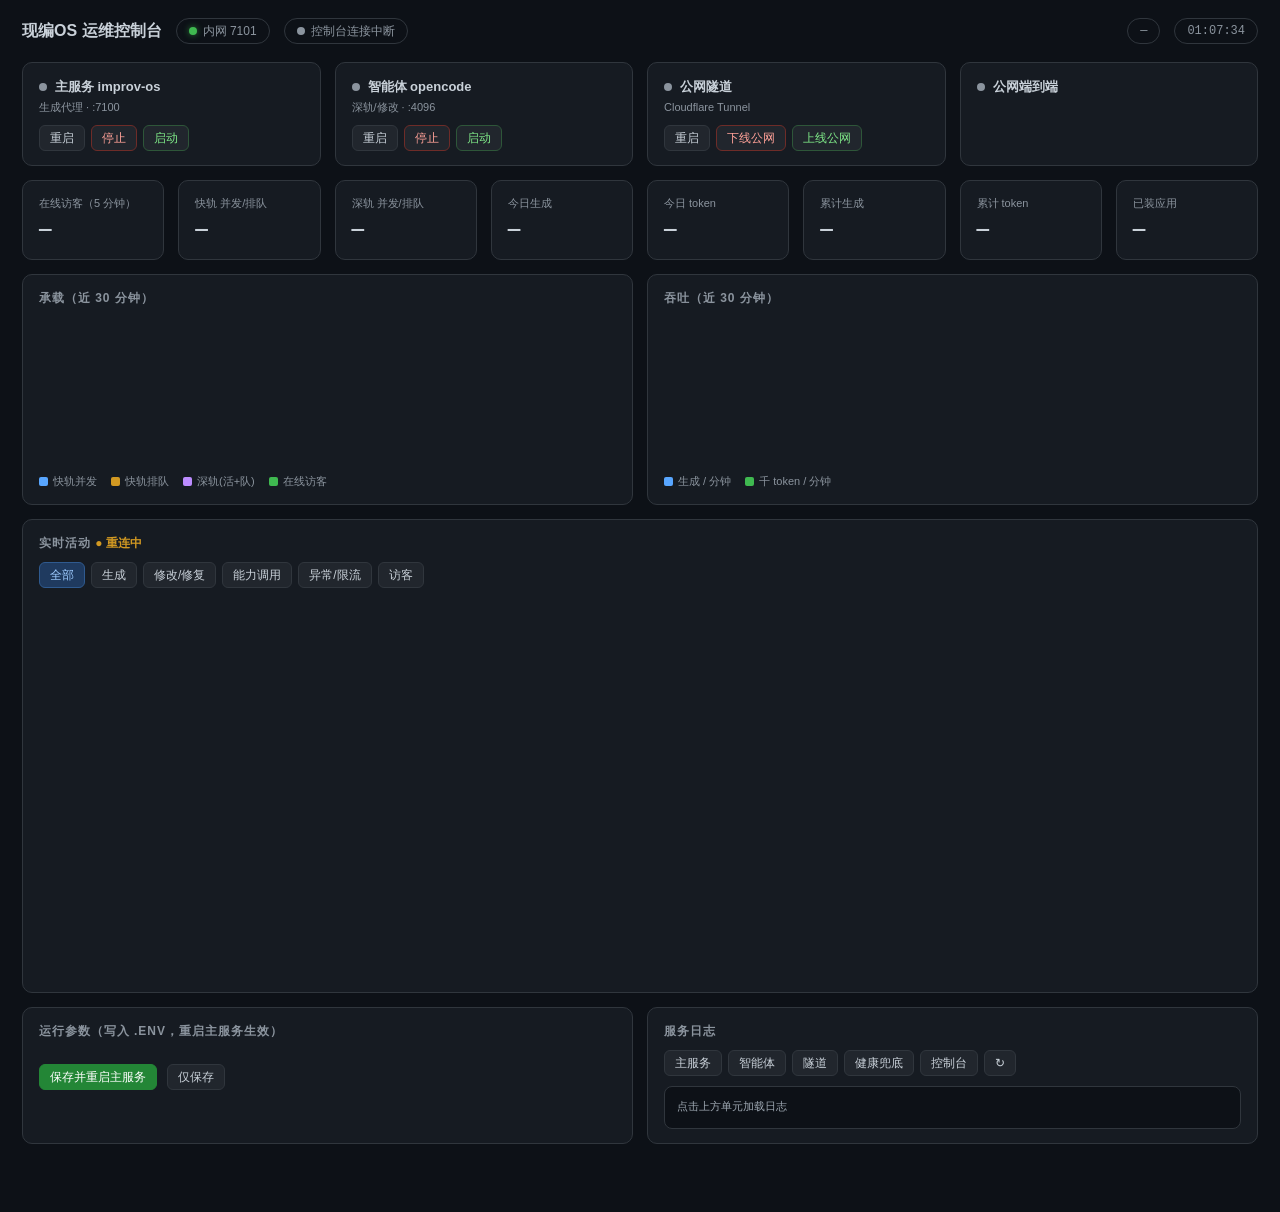
==== admin/public/index.html @ 332bfd26 "现编OS：一台不预装任何软件的电脑——每个应用都是 AI 当场现编的 macOS 风格网页操作系统：壳手写，软件皆生成。 - 双轨生成：快轨流式直出（2-3s 代码瀑布）/ 慢轨 opencode a" ====
<!DOCTYPE html>
<html lang="zh">
<head>
<meta charset="utf-8">
<meta name="viewport" content="width=device-width, initial-scale=1">
<title>现编OS 运维控制台</title>
<style>
:root{--bg:#0d1117;--panel:#161b22;--line:#30363d;--text:#c9d1d9;--dim:#8b949e;--green:#3fb950;--red:#f85149;--amber:#d29922;--blue:#58a6ff;--purple:#bc8cff}
*{box-sizing:border-box;margin:0;padding:0}
body{background:var(--bg);color:var(--text);font:13px/1.5 -apple-system,BlinkMacSystemFont,"PingFang SC","SF Pro SC",sans-serif;-webkit-font-smoothing:antialiased;padding:18px 22px 40px}
h1{font-size:16px;font-weight:600}
h2{font-size:12px;font-weight:600;color:var(--dim);text-transform:uppercase;letter-spacing:.08em;margin:0 0 10px}
.mono{font-family:ui-monospace,"SF Mono",Menlo,monospace}
header{display:flex;align-items:center;gap:14px;margin-bottom:18px;flex-wrap:wrap}
header .spacer{flex:1}
.pill{display:inline-flex;align-items:center;gap:6px;border:1px solid var(--line);border-radius:99px;padding:3px 12px;font-size:12px;color:var(--dim)}
.dot{width:8px;height:8px;border-radius:50%;background:var(--dim);flex:none}
.dot.ok{background:var(--green);box-shadow:0 0 6px rgba(63,185,80,.6)}
.dot.bad{background:var(--red);box-shadow:0 0 6px rgba(248,81,73,.6)}
.dot.warn{background:var(--amber)}
.grid{display:grid;gap:14px}
.svc-grid{grid-template-columns:repeat(auto-fit,minmax(230px,1fr));margin-bottom:14px}
.card{background:var(--panel);border:1px solid var(--line);border-radius:10px;padding:14px 16px}
.svc-head{display:flex;align-items:center;gap:8px;margin-bottom:2px}
.svc-head b{font-size:13px}
.svc-sub{color:var(--dim);font-size:11px;margin-bottom:10px;min-height:16px}
.btns{display:flex;gap:6px;flex-wrap:wrap}
button{font:inherit;font-size:12px;background:#21262d;border:1px solid var(--line);color:var(--text);border-radius:6px;padding:3px 10px;cursor:pointer}
button:hover{background:#30363d}
button:disabled{opacity:.45;cursor:default}
button.danger{color:#ffa198;border-color:#6e2c28}
button.danger:hover{background:#3d1d1b}
button.go{color:#7ee787;border-color:#2e5639}
button.go:hover{background:#1b2e22}
button.primary{background:#238636;border-color:#238636;color:#fff}
button.primary:hover{background:#2ea043}
.metrics{grid-template-columns:repeat(auto-fit,minmax(128px,1fr));margin-bottom:14px}
.metric .v{font-size:21px;font-weight:600;font-family:ui-monospace,"SF Mono",Menlo,monospace;margin-top:2px}
.metric .v small{font-size:12px;color:var(--dim);font-weight:400}
.metric .k{color:var(--dim);font-size:11px}
.cols{display:grid;grid-template-columns:1fr 1fr;gap:14px;margin-bottom:14px}
@media(max-width:1100px){.cols{grid-template-columns:1fr}}
canvas{width:100%;height:150px;display:block}
.legend{display:flex;gap:14px;font-size:11px;color:var(--dim);margin-top:6px}
.legend i{display:inline-block;width:9px;height:9px;border-radius:2px;margin-right:5px;vertical-align:-1px}
.feed{height:380px;overflow-y:auto;display:flex;flex-direction:column;gap:1px}
.feed::-webkit-scrollbar{width:8px}.feed::-webkit-scrollbar-thumb{background:#30363d;border-radius:4px}
.ev{display:flex;gap:9px;align-items:baseline;padding:4px 6px;border-radius:5px;font-size:12px}
.ev:hover{background:#1c2128}
.ev time{color:#555e68;font-family:ui-monospace,Menlo,monospace;font-size:11px;flex:none}
.badge{flex:none;font-size:10px;border-radius:4px;padding:1px 7px;font-weight:600;letter-spacing:.02em}
.b-gen{background:#132f54;color:#79b8ff}.b-deep{background:#2a1d4d;color:var(--purple)}
.b-ok{background:#12361c;color:#7ee787}.b-fail{background:#4b1815;color:#ffa198}
.b-warn{background:#3b2c10;color:#e3b341}.b-cap{background:#23163a;color:#c9a6ff}
.b-visit{background:#21262d;color:var(--dim)}.b-mod{background:#0d3a3f;color:#76e3ea}
.ev .txt{flex:1;min-width:0;overflow:hidden;text-overflow:ellipsis;white-space:nowrap}
.ev .ip{color:#555e68;font-size:11px;font-family:ui-monospace,Menlo,monospace;flex:none}
.filters{display:flex;gap:6px;margin-bottom:10px;flex-wrap:wrap}
.filters button.on{background:#1f3a5f;border-color:#2f5a8f;color:#9ecbff}
.conf{display:grid;grid-template-columns:repeat(auto-fit,minmax(190px,1fr));gap:10px}
.conf label{display:block;font-size:11px;color:var(--dim);margin-bottom:3px}
.conf input{width:100%;background:var(--bg);border:1px solid var(--line);border-radius:6px;color:var(--text);padding:5px 8px;font:inherit;font-family:ui-monospace,Menlo,monospace;outline:none}
.conf input:focus{border-color:var(--blue)}
.conf .hint{font-size:10px;color:#555e68;margin-top:2px}
.conf-foot{display:flex;align-items:center;gap:10px;margin-top:14px}
.conf-foot .msg{font-size:12px;color:var(--dim)}
.logtabs{display:flex;gap:6px;margin-bottom:10px;flex-wrap:wrap}
.logtabs button.on{background:#1f3a5f;border-color:#2f5a8f;color:#9ecbff}
pre{background:var(--bg);border:1px solid var(--line);border-radius:8px;padding:12px;font:11px/1.6 ui-monospace,"SF Mono",Menlo,monospace;overflow:auto;max-height:340px;white-space:pre-wrap;word-break:break-all;color:#9da7b1}
.toast{position:fixed;right:18px;bottom:18px;background:#1c2128;border:1px solid var(--line);border-left:3px solid var(--green);border-radius:8px;padding:10px 16px;font-size:12px;opacity:0;transform:translateY(8px);transition:.25s;pointer-events:none;max-width:380px}
.toast.show{opacity:1;transform:none}
.toast.err{border-left-color:var(--red)}
section{margin-bottom:14px}
</style>
</head>
<body>
<header>
  <h1>现编OS 运维控制台</h1>
  <span class="pill"><span class="dot ok"></span>内网 7101</span>
  <span class="pill" id="pub-pill"><span class="dot" id="pub-dot"></span><span id="pub-text">公网检测中…</span></span>
  <div class="spacer"></div>
  <span class="pill mono" id="sys-pill">—</span>
  <span class="pill mono" id="clock">—</span>
</header>

<div class="grid svc-grid" id="svc-grid"></div>

<div class="grid metrics" id="metrics"></div>

<div class="cols">
  <div class="card">
    <h2>承载（近 30 分钟）</h2>
    <canvas id="ch-load"></canvas>
    <div class="legend"><span><i style="background:#58a6ff"></i>快轨并发</span><span><i style="background:#d29922"></i>快轨排队</span><span><i style="background:#bc8cff"></i>深轨(活+队)</span><span><i style="background:#3fb950"></i>在线访客</span></div>
  </div>
  <div class="card">
    <h2>吞吐（近 30 分钟）</h2>
    <canvas id="ch-rate"></canvas>
    <div class="legend"><span><i style="background:#58a6ff"></i>生成 / 分钟</span><span><i style="background:#3fb950"></i>千 token / 分钟</span></div>
  </div>
</div>

<section class="card">
  <h2>实时活动 <span id="feed-live" style="color:var(--green);text-transform:none;letter-spacing:0">● 直播中</span></h2>
  <div class="filters" id="filters"></div>
  <div class="feed" id="feed"></div>
</section>

<div class="cols">
  <section class="card">
    <h2>运行参数（写入 .env，重启主服务生效）</h2>
    <div class="conf" id="conf"></div>
    <div class="conf-foot">
      <button class="primary" id="conf-save">保存并重启主服务</button>
      <button id="conf-save-only">仅保存</button>
      <span class="msg" id="conf-msg"></span>
    </div>
  </section>
  <section class="card">
    <h2>服务日志</h2>
    <div class="logtabs" id="logtabs"></div>
    <pre id="logbox">点击上方单元加载日志</pre>
  </section>
</div>

<div class="toast" id="toast"></div>

<script>
const $ = s => document.querySelector(s);
const esc = s => String(s).replace(/[&<>"]/g, c => ({'&':'&amp;','<':'&lt;','>':'&gt;','"':'&quot;'}[c]));
function toast(msg, err) {
  const t = $('#toast'); t.textContent = msg; t.classList.toggle('err', !!err); t.classList.add('show');
  clearTimeout(t._h); t._h = setTimeout(() => t.classList.remove('show'), 3500);
}
async function api(path, opts) {
  const r = await fetch(path, opts);
  const d = await r.json().catch(() => ({}));
  if (!r.ok) throw new Error(d.error || ('HTTP ' + r.status));
  return d;
}

// ---------- 服务卡片 ----------
const SVCS = [
  { key: 'improv',      name: '主服务 improv-os',  sub: '生成代理 · :7100',        acts: [['restart-improv','重启'],['stop-improv','停止','danger'],['start-improv','启动','go']] },
  { key: 'opencode',    name: '智能体 opencode',   sub: '深轨/修改 · :4096',       acts: [['restart-opencode','重启'],['stop-opencode','停止','danger'],['start-opencode','启动','go']] },
  { key: 'cloudflared', name: '公网隧道',          sub: 'Cloudflare Tunnel',       acts: [['restart-cloudflared','重启'],['stop-cloudflared','下线公网','danger'],['start-cloudflared','上线公网','go']] },
  { key: 'pub',         name: '公网端到端',        sub: '',                        acts: [] },
];
const DANGEROUS = { 'stop-improv': '停止主服务（公网访客将打不开页面）？', 'stop-cloudflared': '下线公网（os.fzhiyu.dev 将不可达，内网不受影响）？', 'stop-opencode': '停止智能体（完整版/修改功能将降级）？' };
function renderSvcGrid() {
  $('#svc-grid').innerHTML = SVCS.map(s => `
    <div class="card">
      <div class="svc-head"><span class="dot" id="dot-${s.key}"></span><b>${s.name}</b></div>
      <div class="svc-sub" id="sub-${s.key}">${s.sub}</div>
      <div class="btns">${s.acts.map(([a, t, cls]) => `<button class="${cls || ''}" data-act="${a}">${t}</button>`).join('')}</div>
    </div>`).join('');
  document.querySelectorAll('[data-act]').forEach(b => b.addEventListener('click', async () => {
    const act = b.dataset.act;
    if (DANGEROUS[act] && !confirm(DANGEROUS[act])) return;
    b.disabled = true;
    try { const r = await api('/api/control', { method: 'POST', headers: {'content-type':'application/json'}, body: JSON.stringify({ action: act }) });
      toast(`${r.label}：完成${r.out ? ' · ' + r.out : ''}`);
    } catch (e) { toast('操作失败：' + e.message, true); }
    b.disabled = false;
    setTimeout(refreshOverview, 1200);
  }));
}

// ---------- 指标 ----------
const METRICS = [
  ['visitors', '在线访客（5 分钟）'], ['fast', '快轨 并发/排队'], ['deep', '深轨 并发/排队'],
  ['todayGens', '今日生成'], ['todayTokens', '今日 token'], ['totalGens', '累计生成'],
  ['totalTokens', '累计 token'], ['apps', '已装应用'],
];
function renderMetrics() {
  $('#metrics').innerHTML = METRICS.map(([k, label]) => `<div class="card metric"><div class="k">${label}</div><div class="v" id="m-${k}">—</div></div>`).join('');
}
const fmt = n => n == null ? '—' : n >= 1e6 ? (n / 1e6).toFixed(1) + 'M' : n >= 1e4 ? (n / 1e3).toFixed(1) + 'k' : String(n);

function setDot(id, state) {
  const el = $('#dot-' + id);
  if (el) el.className = 'dot ' + (state === 'active' ? 'ok' : state === 'inactive' || state === 'failed' ? 'bad' : 'warn');
}

async function refreshOverview() {
  try {
    const d = await api('/api/overview');
    setDot('improv', d.svc.improv); setDot('opencode', d.svc.opencode); setDot('cloudflared', d.svc.cloudflared);
    setDot('pub', d.pub.ok ? 'active' : 'inactive');
    $('#sub-improv').textContent = `生成代理 · :7100 · ${d.svc.improv}${d.svc.improvSince ? ' · 自 ' + d.svc.improvSince.replace(/^\w+ /, '').slice(0, 16) : ''}`;
    $('#sub-opencode').textContent = `深轨/修改 · :4096 · ${d.svc.opencode}`;
    $('#sub-cloudflared').textContent = `Cloudflare Tunnel · ${d.svc.cloudflared}`;
    $('#sub-pub').textContent = `${d.pub.url.replace('https://','')} · ${d.pub.ok ? '可达 ' + d.pub.ms + 'ms' : '不可达'}`;
    const pd = $('#pub-dot'); pd.className = 'dot ' + (d.pub.ok ? 'ok' : 'bad');
    $('#pub-text').textContent = d.pub.ok ? '公网正常' : '公网不可达';
    if (d.sys) $('#sys-pill').textContent = `load ${d.sys.load[0]} · 内存 ${d.sys.memUsedPct ?? '—'}% · 盘 ${d.sys.diskPct ?? '—'}%`;
    if (d.live) {
      $('#m-visitors').textContent = d.live.visitors5m ?? '—';
      $('#m-fast').innerHTML = `${d.live.fastActive}<small>/${d.live.fastMax}</small> <small>队 ${d.live.fastQueue}</small>`;
      $('#m-deep').innerHTML = `${d.live.deepActive}<small>/1</small> <small>队 ${d.live.deepQueue}</small>`;
      $('#m-todayGens').textContent = fmt(d.live.todayGens);
      $('#m-todayTokens').textContent = fmt(d.live.todayTokens);
    } else {
      $('#m-fast').textContent = '主服务离线';
    }
    if (d.stats) {
      $('#m-totalGens').textContent = fmt(d.stats.totalGens);
      $('#m-totalTokens').textContent = fmt(d.stats.totalTokens);
      $('#m-apps').textContent = fmt(d.stats.apps);
    }
  } catch (e) { $('#pub-text').textContent = '控制台连接中断'; }
}

// ---------- 曲线 ----------
function drawChart(canvas, datasets, opts = {}) {
  const dpr = devicePixelRatio || 1;
  const w = canvas.clientWidth, h = canvas.clientHeight;
  if (!w) return;
  canvas.width = w * dpr; canvas.height = h * dpr;
  const ctx = canvas.getContext('2d'); ctx.scale(dpr, dpr);
  ctx.clearRect(0, 0, w, h);
  const all = datasets.flatMap(d => d.data).filter(v => v != null);
  const max = Math.max(opts.minMax || 1, ...all) * 1.15;
  // 网格
  ctx.strokeStyle = '#21262d'; ctx.lineWidth = 1; ctx.fillStyle = '#555e68'; ctx.font = '10px ui-monospace,Menlo';
  for (let i = 0; i <= 3; i++) {
    const y = h - 14 - (h - 22) * i / 3;
    ctx.beginPath(); ctx.moveTo(26, y); ctx.lineTo(w, y); ctx.stroke();
    ctx.fillText(fmtAxis(max * i / 3), 0, y + 3);
  }
  const n = Math.max(...datasets.map(d => d.data.length), 2);
  for (const ds of datasets) {
    ctx.strokeStyle = ds.color; ctx.lineWidth = 1.6; ctx.beginPath();
    let started = false;
    ds.data.forEach((v, i) => {
      if (v == null) return;
      const x = 26 + (w - 30) * i / (n - 1);
      const y = h - 14 - (h - 22) * Math.min(v, max) / max;
      started ? ctx.lineTo(x, y) : ctx.moveTo(x, y); started = true;
    });
    ctx.stroke();
  }
}
const fmtAxis = v => v >= 1000 ? (v / 1000).toFixed(v >= 10000 ? 0 : 1) + 'k' : v >= 10 ? Math.round(v) : +v.toFixed(1);

async function refreshCharts() {
  try {
    const { series } = await api('/api/series');
    const pts = series.slice(-360);                       // 近 30 分钟
    drawChart($('#ch-load'), [
      { color: '#58a6ff', data: pts.map(p => p.fastActive ?? null) },
      { color: '#d29922', data: pts.map(p => p.fastQueue ?? null) },
      { color: '#bc8cff', data: pts.map(p => p.deepActive != null ? p.deepActive + (p.deepQueue || 0) : null) },
      { color: '#3fb950', data: pts.map(p => p.visitors5m ?? null) },
    ], { minMax: 4 });
    // 速率：相邻样本差 → 每分钟
    const gensRate = [], tokRate = [];
    for (let i = 1; i < pts.length; i++) {
      const a = pts[i - 1], b = pts[i], dt = (b.t - a.t) / 60000;
      gensRate.push(a.totalGens != null && b.totalGens != null && dt > 0 ? Math.max(0, (b.totalGens - a.totalGens) / dt) : null);
      tokRate.push(a.totalTokens != null && b.totalTokens != null && dt > 0 ? Math.max(0, (b.totalTokens - a.totalTokens) / dt / 1000) : null);
    }
    drawChart($('#ch-rate'), [
      { color: '#58a6ff', data: gensRate },
      { color: '#3fb950', data: tokRate },
    ], { minMax: 2 });
  } catch {}
}

// ---------- 活动流 ----------
const FILTERS = [['all','全部'],['gen','生成'],['mod','修改/修复'],['cap','能力调用'],['warn','异常/限流'],['visit','访客']];
const CAT = t => ['gen','done','busy','busy_deep'].includes(t) ? 'gen' : ['modify','repair'].includes(t) ? 'mod' : ['cap_ai','cap_http'].includes(t) ? 'cap' : ['retry429','upstream_error','limited','blocked','origin_block'].includes(t) ? 'warn' : t === 'visit' ? 'visit' : 'gen';
let filterOn = 'all';
function renderFilters() {
  $('#filters').innerHTML = FILTERS.map(([k, t]) => `<button data-f="${k}" class="${k === 'all' ? 'on' : ''}">${t}</button>`).join('');
  document.querySelectorAll('[data-f]').forEach(b => b.addEventListener('click', () => {
    filterOn = b.dataset.f;
    document.querySelectorAll('[data-f]').forEach(x => x.classList.toggle('on', x === b));
    document.querySelectorAll('.ev').forEach(ev => ev.style.display = (filterOn === 'all' || ev.dataset.cat === filterOn) ? '' : 'none');
  }));
}
function evHtml(e) {
  const time = new Date(e.t).toTimeString().slice(0, 8);
  let badge = '', cls = '', txt = '';
  switch (e.type) {
    case 'visit': badge = '访客'; cls = 'b-visit'; txt = `打开桌面 · ${esc((e.ua || '').split(')')[0].split('(').pop() || '')}`; break;
    case 'gen': badge = e.mode === 'deep' ? '深轨' : '快轨'; cls = e.mode === 'deep' ? 'b-deep' : 'b-gen';
      txt = `${e.kind === 'browser' ? '浏览' : '生成'}「${esc(e.q)}」`; break;
    case 'done': badge = e.ok ? '完成' : '失败'; cls = e.ok ? 'b-ok' : 'b-fail';
      txt = `「${esc(e.q)}」 ${e.mode} · ${e.secs}s · ${fmt(e.tokens)} tok`; break;
    case 'modify': badge = '修改'; cls = 'b-mod'; txt = `「${esc(e.instruction)}」 → ${e.slug}`; break;
    case 'repair': badge = '修复'; cls = 'b-mod'; txt = `「${esc(e.q)}」 ${esc(e.error || '')}`; break;
    case 'cap_ai': badge = 'AI'; cls = 'b-cap'; txt = `应用「${esc(e.appName)}」调用内嵌 AI`; break;
    case 'cap_http': badge = 'HTTP'; cls = 'b-cap'; txt = `应用拉取 ${esc(e.host)}`; break;
    case 'retry429': badge = '限速'; cls = 'b-warn'; txt = `上游 429，第 ${e.attempt} 次退避重试（${e.backoff}ms）`; break;
    case 'upstream_error': badge = '上游错'; cls = 'b-fail'; txt = `HTTP ${e.status}（重试 ${e.retries} 次后放弃）`; break;
    case 'limited': badge = '限流'; cls = 'b-warn'; txt = `${e.reason === 'ip' ? '单 IP 超额' : e.reason === 'daily' ? '日次数熔断' : 'token 熔断'}${e.q ? ' · 「' + esc(e.q) + '」' : ''}`; break;
    case 'blocked': badge = '拦截'; cls = 'b-fail'; txt = `内容审查拦下「${esc(e.q)}」`; break;
    case 'origin_block': badge = '盗用'; cls = 'b-fail'; txt = `拦下跨站调用 ${esc(e.path)} ${e.origin || e.referer ? '← ' + esc(e.origin || e.referer) : '（裸请求）'}`; break;
    case 'busy': badge = '满载'; cls = 'b-warn'; txt = `快轨排队溢出，拒了「${esc(e.q)}」`; break;
    case 'busy_deep': badge = '满载'; cls = 'b-warn'; txt = `深轨排队溢出，拒了「${esc(e.q)}」`; break;
    default: badge = e.type; cls = 'b-visit'; txt = JSON.stringify(e).slice(0, 120);
  }
  return `<div class="ev" data-cat="${CAT(e.type)}" ${filterOn !== 'all' && CAT(e.type) !== filterOn ? 'style="display:none"' : ''}><time>${time}</time><span class="badge ${cls}">${badge}</span><span class="txt">${txt}</span>${e.ip ? `<span class="ip">${esc(e.ip)}</span>` : ''}</div>`;
}
function appendEvents(events, scroll = true) {
  const feed = $('#feed');
  const atBottom = feed.scrollTop + feed.clientHeight >= feed.scrollHeight - 60;
  feed.insertAdjacentHTML('beforeend', events.map(evHtml).join(''));
  while (feed.children.length > 600) feed.removeChild(feed.firstChild);
  if (scroll && atBottom) feed.scrollTop = feed.scrollHeight;
}
async function initFeed() {
  try { const { events } = await api('/api/activity?n=200'); appendEvents(events); $('#feed').scrollTop = $('#feed').scrollHeight; } catch {}
  const es = new EventSource('/api/activity/stream');
  es.onmessage = m => { try { appendEvents([JSON.parse(m.data)]); } catch {} };
  es.onerror = () => { $('#feed-live').textContent = '● 重连中'; $('#feed-live').style.color = 'var(--amber)'; };
  es.onopen = () => { $('#feed-live').textContent = '● 直播中'; $('#feed-live').style.color = 'var(--green)'; };
}

// ---------- 参数 ----------
async function initConf() {
  const { keys } = await api('/api/env');
  $('#conf').innerHTML = Object.entries(keys).map(([k, m]) => `
    <div><label>${m.label} <span class="mono" style="color:#555e68">${k}</span></label>
    <input type="number" id="conf-${k}" value="${m.value}" min="${m.min}" max="${m.max}">
    <div class="hint">${m.hint}</div></div>`).join('');
}
async function saveConf(restart) {
  const values = {};
  document.querySelectorAll('[id^="conf-"]').forEach(i => { if (i.tagName === 'INPUT') values[i.id.slice(5)] = i.value; });
  $('#conf-msg').textContent = '应用中…';
  try {
    const r = await api('/api/config', { method: 'POST', headers: {'content-type':'application/json'}, body: JSON.stringify({ values, restart }) });
    $('#conf-msg').textContent = restart ? (r.restarted ? '已保存并重启 ✓' : '已保存，但重启失败') : '已保存（重启主服务后生效）';
    toast(restart ? '参数已生效（主服务已重启）' : '参数已写入 .env');
  } catch (e) { $('#conf-msg').textContent = ''; toast('保存失败：' + e.message, true); }
}
$('#conf-save').addEventListener('click', () => { if (confirm('保存参数并重启主服务？（正在生成中的请求会被打断）')) saveConf(true); });
$('#conf-save-only').addEventListener('click', () => saveConf(false));

// ---------- 日志 ----------
const LOG_UNITS = [['improv-os','主服务'],['opencode','智能体'],['cloudflared','隧道'],['health','健康兜底'],['admin','控制台']];
function renderLogTabs() {
  $('#logtabs').innerHTML = LOG_UNITS.map(([k, t]) => `<button data-log="${k}">${t}</button>`).join('') + '<button id="log-refresh" title="刷新当前">↻</button>';
  let cur = null;
  async function load(unit) {
    cur = unit;
    document.querySelectorAll('[data-log]').forEach(x => x.classList.toggle('on', x.dataset.log === unit));
    $('#logbox').textContent = '加载中…';
    try { const r = await api(`/api/logs?unit=${unit}&n=120`); $('#logbox').textContent = r.text; $('#logbox').scrollTop = $('#logbox').scrollHeight; }
    catch (e) { $('#logbox').textContent = '加载失败：' + e.message; }
  }
  document.querySelectorAll('[data-log]').forEach(b => b.addEventListener('click', () => load(b.dataset.log)));
  $('#log-refresh').addEventListener('click', () => cur && load(cur));
}

// ---------- 时钟 / 启动 ----------
setInterval(() => { $('#clock').textContent = new Date().toLocaleTimeString('zh-CN', { hour12: false }); }, 1000);
renderSvcGrid(); renderMetrics(); renderFilters(); renderLogTabs();
refreshOverview(); setInterval(refreshOverview, 5000);
refreshCharts(); setInterval(refreshCharts, 15000);
initFeed(); initConf();
addEventListener('resize', refreshCharts);
</script>
</body>
</html>
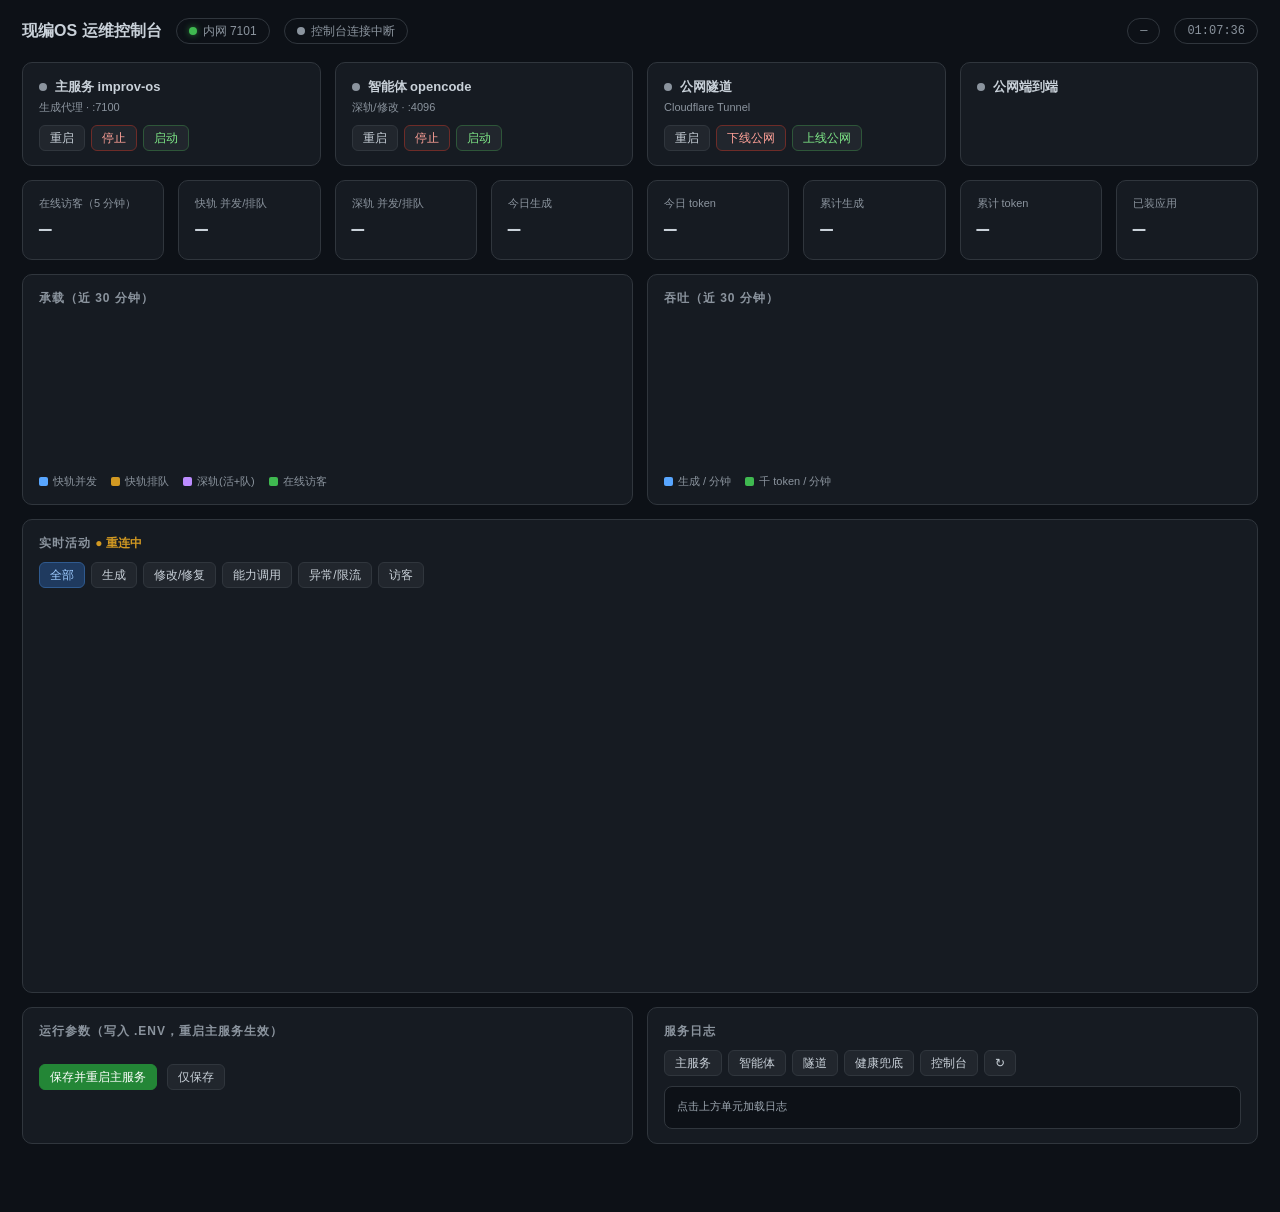
==== commit 73f3bf69: "fix(agent): 慢轨挂死三层防护——DEEP_TIMEOUT_SEC 硬墙钟超时中止(默认150s)、agent_error 落活动日志(控制台可见)、启动清扫孤儿会话" ====
--- a/admin/public/index.html
+++ b/admin/public/index.html
@@ -269,7 +269,7 @@
 
 // ---------- 活动流 ----------
 const FILTERS = [['all','全部'],['gen','生成'],['mod','修改/修复'],['cap','能力调用'],['warn','异常/限流'],['visit','访客']];
-const CAT = t => ['gen','done','busy','busy_deep'].includes(t) ? 'gen' : ['modify','repair'].includes(t) ? 'mod' : ['cap_ai','cap_http'].includes(t) ? 'cap' : ['retry429','upstream_error','limited','blocked','origin_block'].includes(t) ? 'warn' : t === 'visit' ? 'visit' : 'gen';
+const CAT = t => ['gen','done','busy','busy_deep'].includes(t) ? 'gen' : ['modify','repair'].includes(t) ? 'mod' : ['cap_ai','cap_http'].includes(t) ? 'cap' : ['retry429','upstream_error','limited','blocked','origin_block','agent_error'].includes(t) ? 'warn' : t === 'visit' ? 'visit' : 'gen';
 let filterOn = 'all';
 function renderFilters() {
   $('#filters').innerHTML = FILTERS.map(([k, t]) => `<button data-f="${k}" class="${k === 'all' ? 'on' : ''}">${t}</button>`).join('');
@@ -299,6 +299,7 @@
     case 'origin_block': badge = '盗用'; cls = 'b-fail'; txt = `拦下跨站调用 ${esc(e.path)} ${e.origin || e.referer ? '← ' + esc(e.origin || e.referer) : '（裸请求）'}`; break;
     case 'busy': badge = '满载'; cls = 'b-warn'; txt = `快轨排队溢出，拒了「${esc(e.q)}」`; break;
     case 'busy_deep': badge = '满载'; cls = 'b-warn'; txt = `深轨排队溢出，拒了「${esc(e.q)}」`; break;
+    case 'agent_error': badge = '智能体'; cls = 'b-fail'; txt = `${e.timeout ? '超时中止' : '运行出错'}「${esc(e.q)}」${e.msg ? ' — ' + esc(e.msg) : ''}`; break;
     default: badge = e.type; cls = 'b-visit'; txt = JSON.stringify(e).slice(0, 120);
   }
   return `<div class="ev" data-cat="${CAT(e.type)}" ${filterOn !== 'all' && CAT(e.type) !== filterOn ? 'style="display:none"' : ''}><time>${time}</time><span class="badge ${cls}">${badge}</span><span class="txt">${txt}</span>${e.ip ? `<span class="ip">${esc(e.ip)}</span>` : ''}</div>`;
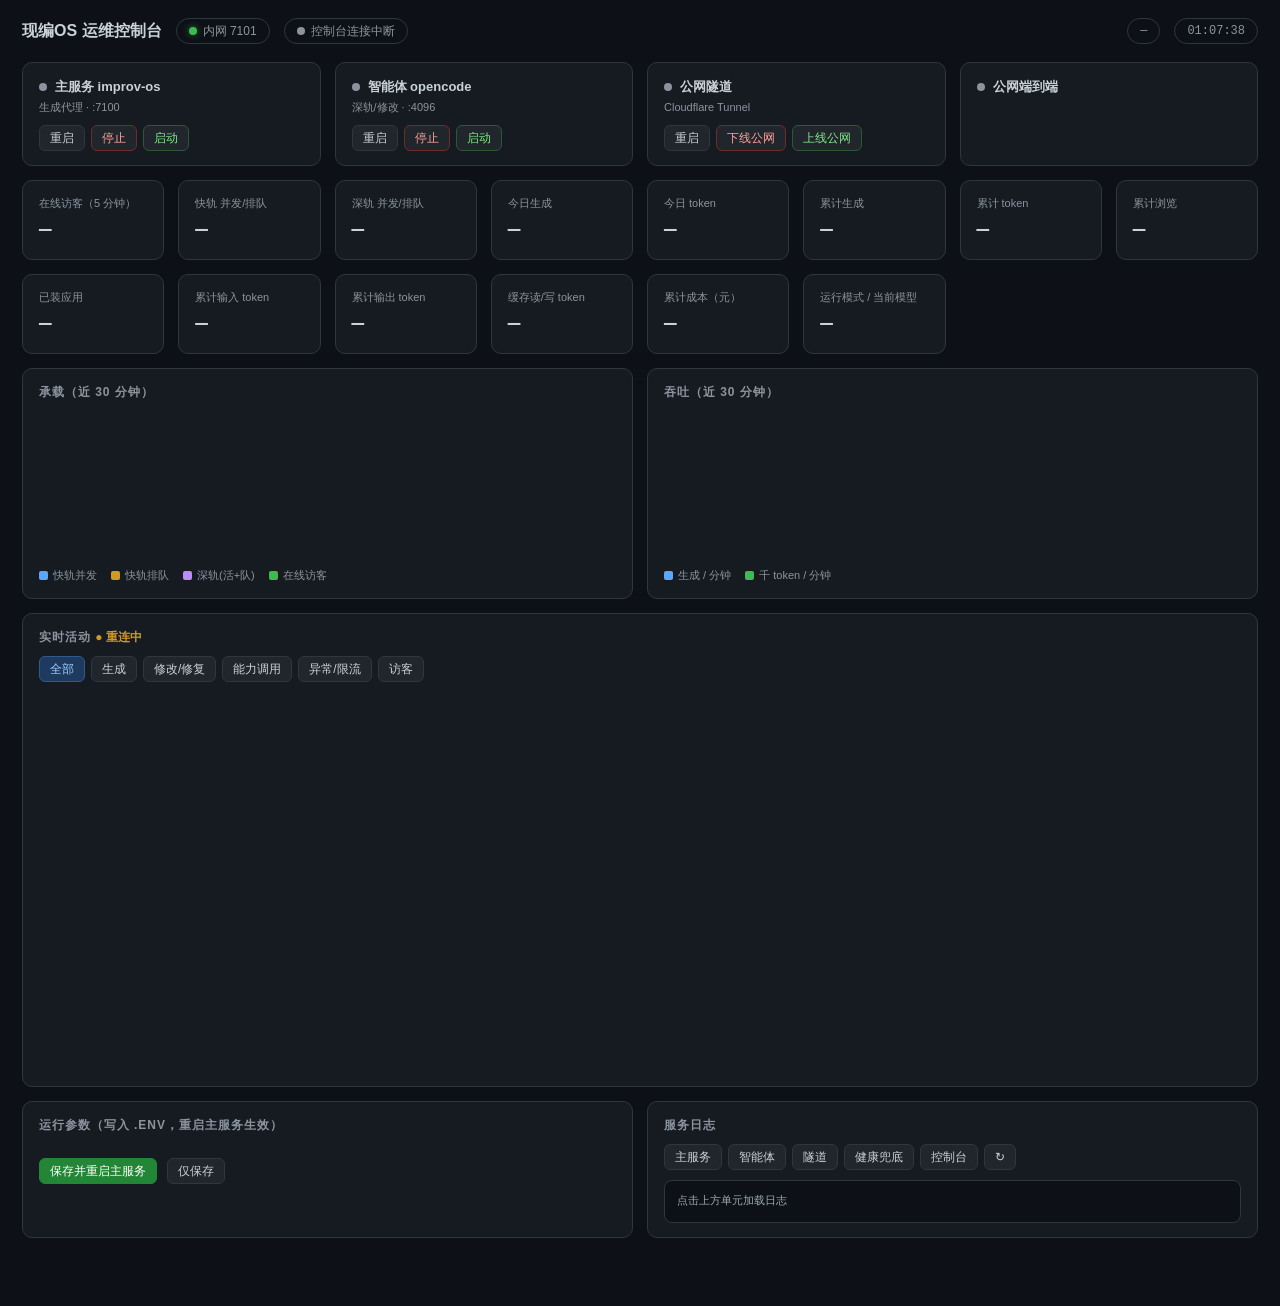
==== commit fb2bffc1: "feat(capability): 上线 os.compute 形式原语 (Stage 1) 把"计算/算法/逻辑/生成序列"任务包装成系统调用,生成应用可用 await os.compute(tas" ====
--- a/admin/public/index.html
+++ b/admin/public/index.html
@@ -170,7 +170,9 @@
 const METRICS = [
   ['visitors', '在线访客（5 分钟）'], ['fast', '快轨 并发/排队'], ['deep', '深轨 并发/排队'],
   ['todayGens', '今日生成'], ['todayTokens', '今日 token'], ['totalGens', '累计生成'],
-  ['totalTokens', '累计 token'], ['apps', '已装应用'],
+  ['totalTokens', '累计 token'], ['totalVisits', '累计浏览'], ['apps', '已装应用'],
+  ['tokIn', '累计输入 token'], ['tokOut', '累计输出 token'], ['tokCache', '缓存读/写 token'], ['cost', '累计成本（元）'],
+  ['mode', '运行模式 / 当前模型'],
 ];
 function renderMetrics() {
   $('#metrics').innerHTML = METRICS.map(([k, label]) => `<div class="card metric"><div class="k">${label}</div><div class="v" id="m-${k}">—</div></div>`).join('');
@@ -206,7 +208,15 @@
     if (d.stats) {
       $('#m-totalGens').textContent = fmt(d.stats.totalGens);
       $('#m-totalTokens').textContent = fmt(d.stats.totalTokens);
+      $('#m-totalVisits').textContent = fmt(d.stats.totalVisits ?? d.live?.totalVisits);
       $('#m-apps').textContent = fmt(d.stats.apps);
+      const t = d.stats.tokens || {};
+      $('#m-tokIn').textContent = fmt(t.in);
+      $('#m-tokOut').textContent = fmt(t.out);
+      $('#m-tokCache').textContent = `${fmt(t.cacheRead)} / ${fmt(t.cacheCreate)}`;
+      $('#m-cost').textContent = d.stats.cost == null ? '未配置单价' : '¥' + d.stats.cost.toLocaleString(undefined, { maximumFractionDigits: 2 });
+      const rt = d.stats.runtime || d.live?.runtime || {};
+      $('#m-mode').innerHTML = `${rt.mode || 'normal'}<small> · ${rt.resolvedModel || '—'}</small>`;
     }
   } catch (e) { $('#pub-text').textContent = '控制台连接中断'; }
 }
@@ -269,7 +279,7 @@
 
 // ---------- 活动流 ----------
 const FILTERS = [['all','全部'],['gen','生成'],['mod','修改/修复'],['cap','能力调用'],['warn','异常/限流'],['visit','访客']];
-const CAT = t => ['gen','done','busy','busy_deep'].includes(t) ? 'gen' : ['modify','repair'].includes(t) ? 'mod' : ['cap_ai','cap_http'].includes(t) ? 'cap' : ['retry429','upstream_error','limited','blocked','origin_block','agent_error'].includes(t) ? 'warn' : t === 'visit' ? 'visit' : 'gen';
+const CAT = t => ['gen','done','busy','busy_deep'].includes(t) ? 'gen' : ['modify','repair'].includes(t) ? 'mod' : ['cap_ai','cap_http','cap_compute'].includes(t) ? 'cap' : ['retry429','upstream_error','limited','blocked','origin_block','agent_error'].includes(t) ? 'warn' : t === 'visit' ? 'visit' : 'gen';
 let filterOn = 'all';
 function renderFilters() {
   $('#filters').innerHTML = FILTERS.map(([k, t]) => `<button data-f="${k}" class="${k === 'all' ? 'on' : ''}">${t}</button>`).join('');
@@ -292,6 +302,7 @@
     case 'repair': badge = '修复'; cls = 'b-mod'; txt = `「${esc(e.q)}」 ${esc(e.error || '')}`; break;
     case 'cap_ai': badge = 'AI'; cls = 'b-cap'; txt = `应用「${esc(e.appName)}」调用内嵌 AI`; break;
     case 'cap_http': badge = 'HTTP'; cls = 'b-cap'; txt = `应用拉取 ${esc(e.host)}`; break;
+    case 'cap_compute': badge = '计算'; cls = 'b-cap'; txt = `「${esc(e.appName)}」调 compute · ${esc(e.task || '')}`; break;
     case 'retry429': badge = '限速'; cls = 'b-warn'; txt = `上游 429，第 ${e.attempt} 次退避重试（${e.backoff}ms）`; break;
     case 'upstream_error': badge = '上游错'; cls = 'b-fail'; txt = `HTTP ${e.status}（重试 ${e.retries} 次后放弃）`; break;
     case 'limited': badge = '限流'; cls = 'b-warn'; txt = `${e.reason === 'ip' ? '单 IP 超额' : e.reason === 'daily' ? '日次数熔断' : 'token 熔断'}${e.q ? ' · 「' + esc(e.q) + '」' : ''}`; break;
@@ -322,10 +333,14 @@
 // ---------- 参数 ----------
 async function initConf() {
   const { keys } = await api('/api/env');
-  $('#conf').innerHTML = Object.entries(keys).map(([k, m]) => `
-    <div><label>${m.label} <span class="mono" style="color:#555e68">${k}</span></label>
-    <input type="number" id="conf-${k}" value="${m.value}" min="${m.min}" max="${m.max}">
-    <div class="hint">${m.hint}</div></div>`).join('');
+  $('#conf').innerHTML = Object.entries(keys).map(([k, m]) => {
+    const control = m.kind === 'enum'
+      ? `<select id="conf-${k}">${m.options.map(o => `<option value="${o}" ${String(o) === String(m.value) ? 'selected' : ''}>${o}</option>`).join('')}</select>`
+      : m.kind === 'text'
+        ? `<input type="text" id="conf-${k}" value="${String(m.value).replace(/&/g,'&amp;').replace(/"/g,'&quot;')}" spellcheck="false">`
+        : `<input type="number" id="conf-${k}" value="${m.value}" min="${m.min}" max="${m.max}">`;
+    return `<div><label>${m.label} <span class="mono" style="color:#555e68">${k}</span></label>${control}<div class="hint">${m.hint}</div></div>`;
+  }).join('');
 }
 async function saveConf(restart) {
   const values = {};
